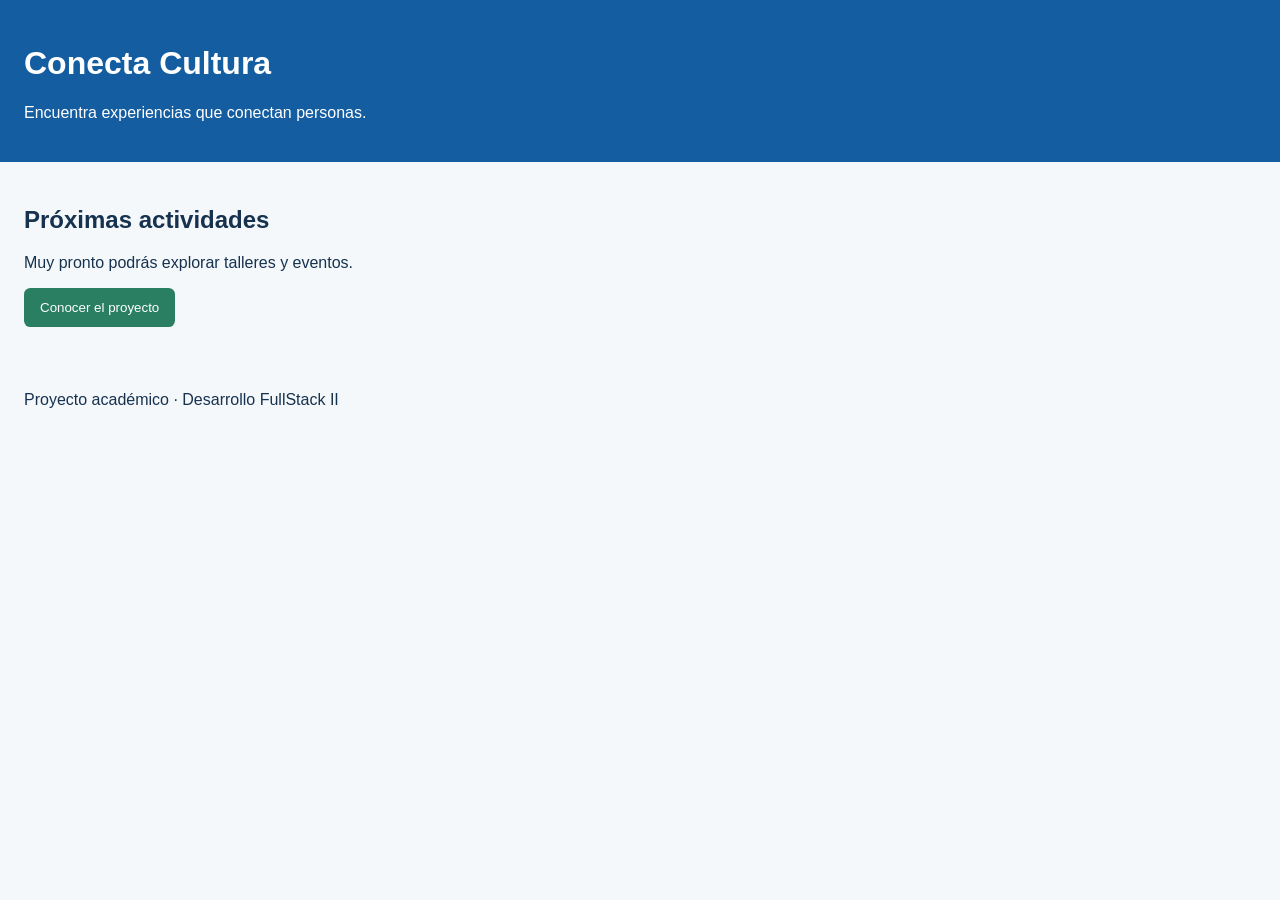
==== index.html @ 05f4d816 "initial commit" ====
<!DOCTYPE html>
<html lang="es">
    <head>
        <meta charset="UTF-8">
        <meta name="viewport" content="width=device-width, initial-scale=1.0">
        <meta name="description" content="Actividades y talleres de Conecta Cultura">
        <title>Conecta Cultura | Inicio</title>
        <link rel="stylesheet" href="assets/css/estilos.css">
    </head>

    <body>
        <header>
            <h1>Conecta Cultura</h1>
            <p>Encuentra experiencias que conectan personas.</p>
        </header>

        <main>
            <section>
                <h2>Próximas actividades</h2>
                <p>Muy pronto podrás explorar talleres y eventos.</p>
                <button id="boton-bienvenida" type="button">Conocer el proyecto</button>
            </section>
        </main>

        <footer>
            <p>Proyecto académico · Desarrollo FullStack II</p>
        </footer>

        <script src="assets/js/app.js"></script>
    </body>
</html>
---- assets/css/estilos.css ----
* {
    box-sizing: border-box;
}

body {
    margin: 0;
    font-family: Arial, sans-serif;
    color: #16324f;
    background-color: #f4f8fb;
}

header,
main,
footer {
    padding: 1.5rem;
}

header {
    color: #ffffff;
    background-color: #145da0;
}

button {
    padding: 0.75rem 1rem;
    color: #ffffff;
    background-color: #2a7f62;
    border: 0;
    border-radius: 0.4rem;
    cursor: pointer;
}
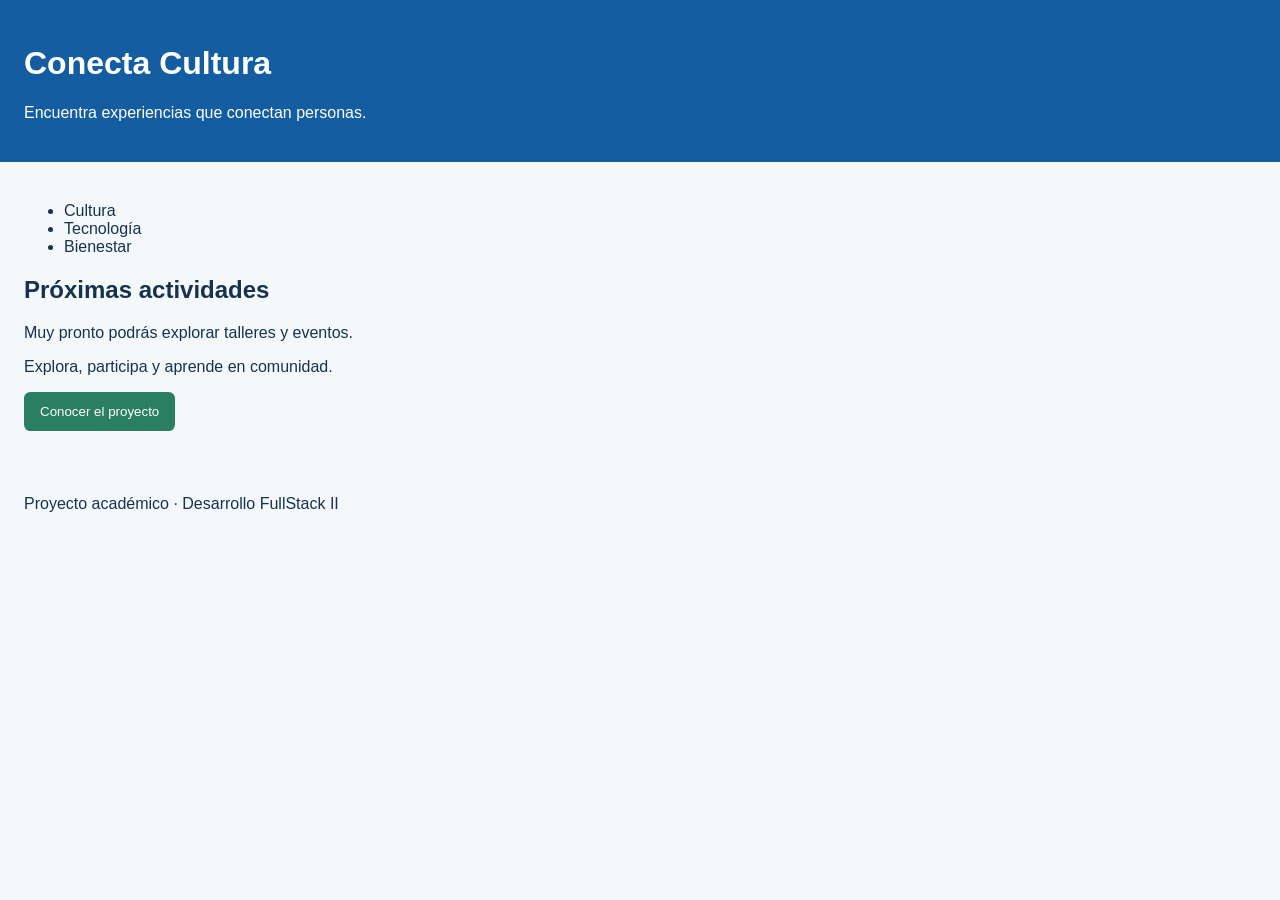
==== commit 5f097c48: "feat: personalizar contenido inicial | guia 1 terminada" ====
--- a/index.html
+++ b/index.html
@@ -8,6 +8,8 @@
         <link rel="stylesheet" href="assets/css/estilos.css">
     </head>
 
+    <!-- asi se hacen los comentarios -->
+
     <body>
         <header>
             <h1>Conecta Cultura</h1>
@@ -16,8 +18,14 @@
 
         <main>
             <section>
+                <ul>
+                    <li>Cultura</li>
+                    <li>Tecnología</li>
+                    <li>Bienestar</li>
+                </ul>
                 <h2>Próximas actividades</h2>
                 <p>Muy pronto podrás explorar talleres y eventos.</p>
+                <p class="mensaje-inicial">Explora, participa y aprende en comunidad.</p>
                 <button id="boton-bienvenida" type="button">Conocer el proyecto</button>
             </section>
         </main>
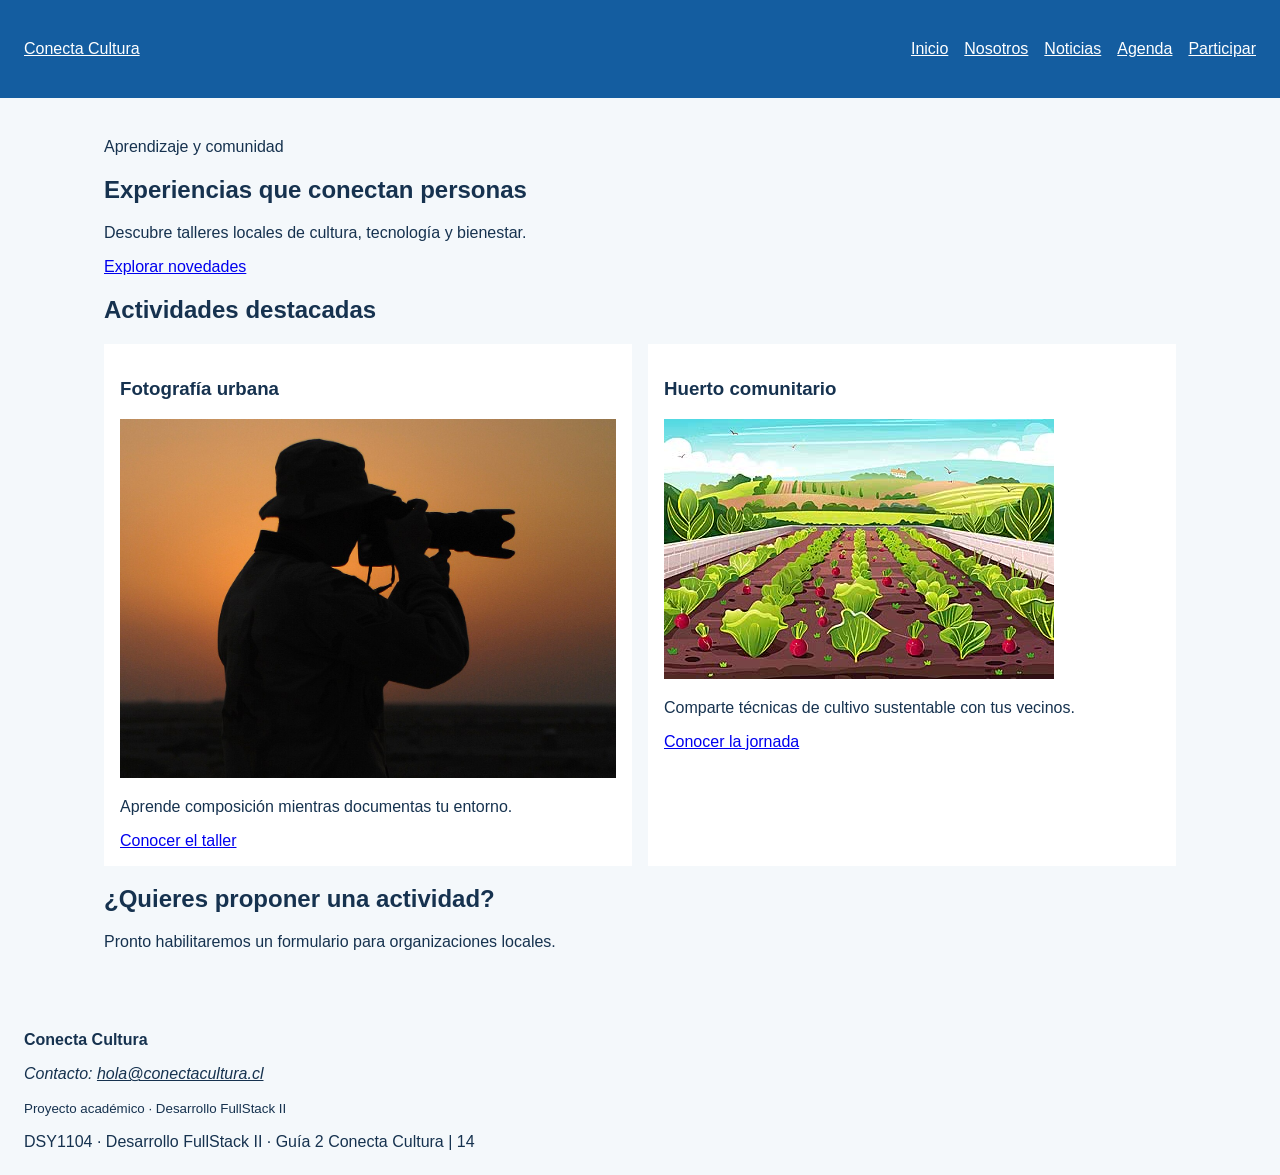
==== commit cc08ffea: "feat: guia 3 terminada hasta el punto 10" ====
--- a/index.html
+++ b/index.html
@@ -3,35 +3,100 @@
     <head>
         <meta charset="UTF-8">
         <meta name="viewport" content="width=device-width, initial-scale=1.0">
-        <meta name="description" content="Actividades y talleres de Conecta Cultura">
-        <title>Conecta Cultura | Inicio</title>
+        <meta name="description" content="Talleres y actividades de Conecta Cultura">
+        <title>Inicio | Conecta Cultura</title>
         <link rel="stylesheet" href="assets/css/estilos.css">
     </head>
 
-    <!-- asi se hacen los comentarios -->
+    <body>
+        <a class="salto-contenido" href="#contenido-principal">
+            Ir al contenido
+        </a>
 
-    <body>
-        <header>
-            <h1>Conecta Cultura</h1>
-            <p>Encuentra experiencias que conectan personas.</p>
+        <header class="cabecera-sitio">
+            <a class="marca" href="index.html">Conecta Cultura</a>
+
+            <nav aria-label="Navegación principal">
+                <ul class="menu">
+                    <li>
+                        <a href="index.html" aria-current="page">Inicio</a>
+                    </li>
+                    <li><a href="nosotros.html">Nosotros</a></li>
+                    <li><a href="noticias.html">Noticias</a></li>
+                    <li><a href="Agenda.html">Agenda</a></li>
+                    <li><a href="participar.html">Participar</a></li>
+                </ul>
+            </nav>
         </header>
 
-        <main>
-            <section>
-                <ul>
-                    <li>Cultura</li>
-                    <li>Tecnología</li>
-                    <li>Bienestar</li>
-                </ul>
-                <h2>Próximas actividades</h2>
-                <p>Muy pronto podrás explorar talleres y eventos.</p>
-                <p class="mensaje-inicial">Explora, participa y aprende en comunidad.</p>
-                <button id="boton-bienvenida" type="button">Conocer el proyecto</button>
+        <main id="contenido-principal">
+            <section class="presentacion">
+                <p class="etiqueta">Aprendizaje y comunidad</p>
+                <h1>Experiencias que conectan personas</h1>
+                <p>
+                    Descubre talleres locales de cultura, tecnología y bienestar.
+                </p>
+                <a class="boton" href="noticias.html">Explorar novedades</a>
             </section>
+
+            <section aria-labelledby="titulo-actividades">
+                <h2 id="titulo-actividades">Actividades destacadas</h2>
+
+                <div class="grilla-tarjetas">
+                    <article class="tarjeta">
+                        <h3>Fotografía urbana</h3>
+                        <img
+                            src="assets/img/fotografia.jpg"
+                            alt="Participantes fotografiando edificios del barrio"
+                        >
+                        <p>
+                            Aprende composición mientras documentas tu entorno.
+                        </p>
+                        <a href="noticia-detalle-1.html">
+                            Conocer el taller
+                        </a>
+                    </article>
+
+                    <article class="tarjeta">
+                        <h3>Huerto comunitario</h3>
+                        <img
+                            src="assets/img/huerto.jpg"
+                            alt="Manos plantando una hierba en un huerto comunitario"
+                        >
+                        <p>
+                            Comparte técnicas de cultivo sustentable con tus vecinos.
+                        </p>
+                        <a href="noticia-detalle-2.html">
+                            Conocer la jornada
+                        </a>
+                    </article>
+                </div>
+            </section>
+
+            <aside class="aviso" aria-labelledby="titulo-aviso">
+                <h2 id="titulo-aviso">¿Quieres proponer una actividad?</h2>
+                <p>
+                    Pronto habilitaremos un formulario para organizaciones locales.
+                </p>
+            </aside>
         </main>
 
-        <footer>
-            <p>Proyecto académico · Desarrollo FullStack II</p>
+        <footer class="pie-sitio">
+            <p><strong>Conecta Cultura</strong></p>
+
+            <address>
+                Contacto:
+                <a href="mailto:hola@conectacultura.cl">
+                    hola@conectacultura.cl
+                </a>
+            </address>
+
+            <p>
+                <small>Proyecto académico · Desarrollo FullStack II</small>
+            </p>
+
+            DSY1104 · Desarrollo FullStack II · Guía 2
+            Conecta Cultura | 14
         </footer>
 
         <script src="assets/js/app.js"></script>
--- a/assets/css/estilos.css
+++ b/assets/css/estilos.css
@@ -27,4 +27,111 @@
     border: 0;
     border-radius: 0.4rem;
     cursor: pointer;
+}
+
+.cabecera-sitio,
+.menu,
+.grilla-tarjetas {
+    display: flex;
+    gap: 1rem;
+}
+
+.cabecera-sitio {
+    align-items: center;
+    justify-content: space-between;
+}
+
+.menu {
+    padding: 0;
+    list-style: none;
+}
+
+.marca,
+.menu a,
+.pie-sitio a {
+    color: inherit;
+}
+
+main {
+    max-width: 70rem;
+    margin-inline: auto;
+}
+
+.grilla-tarjetas {
+    flex-wrap: wrap;
+}
+
+.tarjeta {
+    flex: 1 1 18rem;
+    padding: 1rem;
+    background: #ffffff;
+}
+
+img {
+    max-width: 100%;
+    height: auto;
+}
+
+.salto-contenido {
+    position: absolute;
+    left: -10000px;
+}
+
+.salto-contenido:focus {
+    position: static;
+}
+
+.tabla-contenedor {
+    max-width: 100%;
+    overflow-x: auto;
+}
+
+table {
+    width: 100%;
+    border-collapse: collapse;
+    background-color: #ffffff;
+}
+
+caption {
+    padding: 0.75rem;
+    font-weight: bold;
+    text-align: left;
+}
+
+th,
+td {
+    padding: 0.75rem;
+    border: 1px solid #b8c4cf;
+    text-align: left;
+}
+
+thead {
+    color: #ffffff;
+    background-color: #145da0;
+}
+
+.formulario {
+    display: grid;
+    gap: 1rem;
+    max-width: 42rem;
+}
+
+.formulario fieldset {
+    display: grid;
+    gap: 0.75rem;
+    padding: 1rem;
+    border: 1px solid #b8c4cf;
+}
+
+.formulario input,
+.formulario select,
+.formulario textarea {
+    width: 100%;
+    padding: 0.7rem;
+    font: inherit;
+}
+
+.formulario input[type="radio"],
+.formulario input[type="checkbox"] {
+    width: auto;
 }
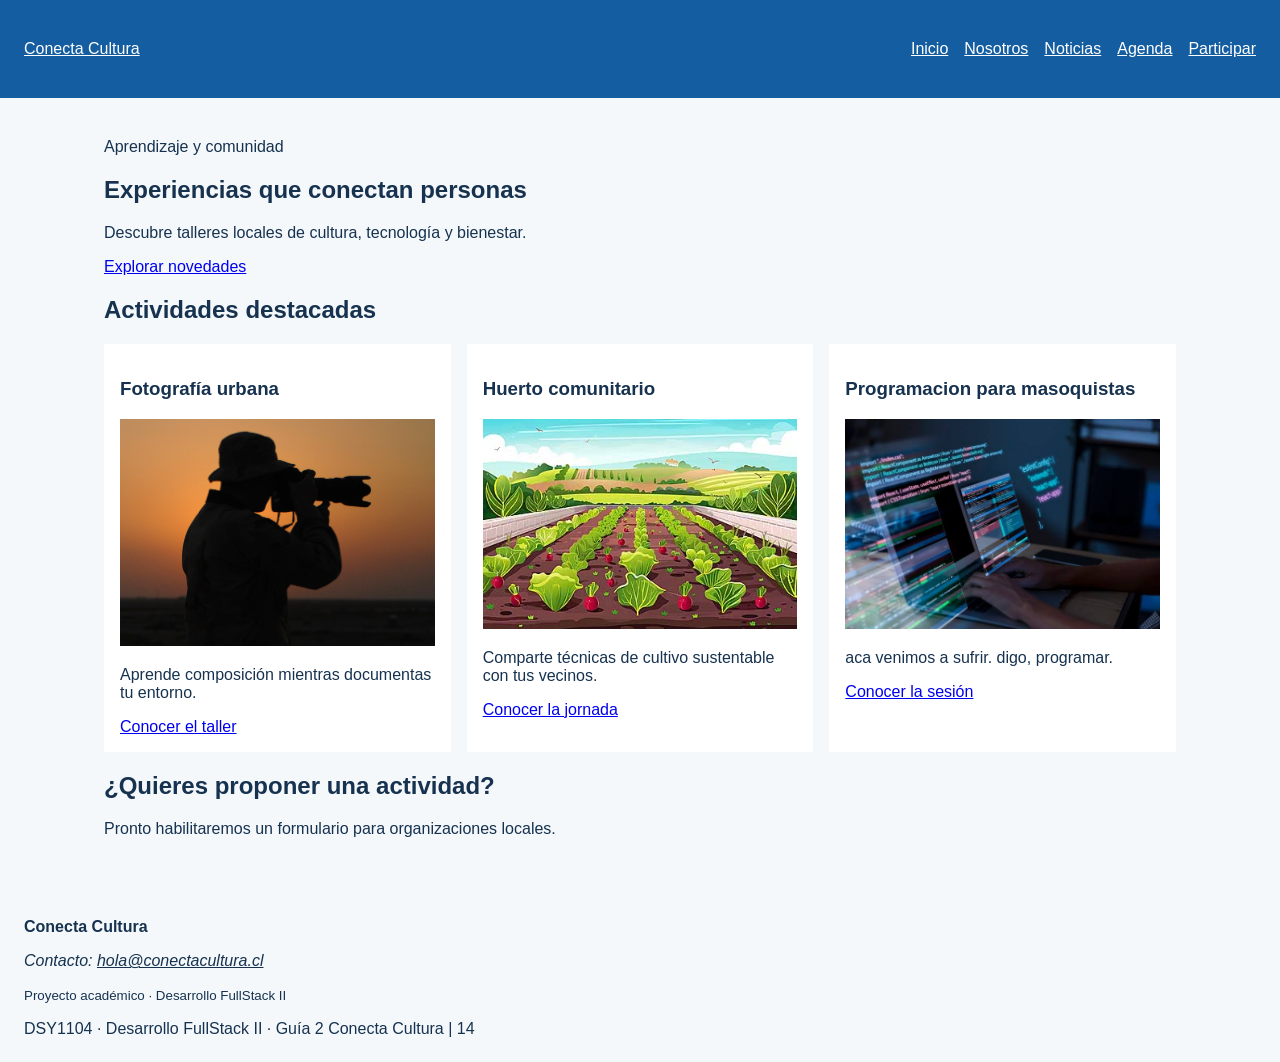
==== commit d8996013: "feat: trabajo autono guia 2 | no terminado" ====
--- a/index.html
+++ b/index.html
@@ -18,12 +18,10 @@
 
             <nav aria-label="Navegación principal">
                 <ul class="menu">
-                    <li>
-                        <a href="index.html" aria-current="page">Inicio</a>
-                    </li>
+                    <li><a href="index.html" aria-current="page">Inicio</a></li>
                     <li><a href="nosotros.html">Nosotros</a></li>
                     <li><a href="noticias.html">Noticias</a></li>
-                    <li><a href="Agenda.html">Agenda</a></li>
+                    <li><a href="agenda.html">Agenda</a></li>
                     <li><a href="participar.html">Participar</a></li>
                 </ul>
             </nav>
@@ -70,6 +68,21 @@
                             Conocer la jornada
                         </a>
                     </article>
+
+                    <article class="tarjeta">
+                        <h3>Programacion para masoquistas</h3>
+                        <img
+                            src="assets/img/programacion.jpg"
+                            alt="corre antes q sea tarde"
+                        >
+                        <p>
+                            aca venimos a sufrir. digo, programar.
+                        </p>
+                        <a href="noticia-detalle-3.html">
+                            Conocer la sesión
+                        </a>
+                    </article> 
+        
                 </div>
             </section>
 
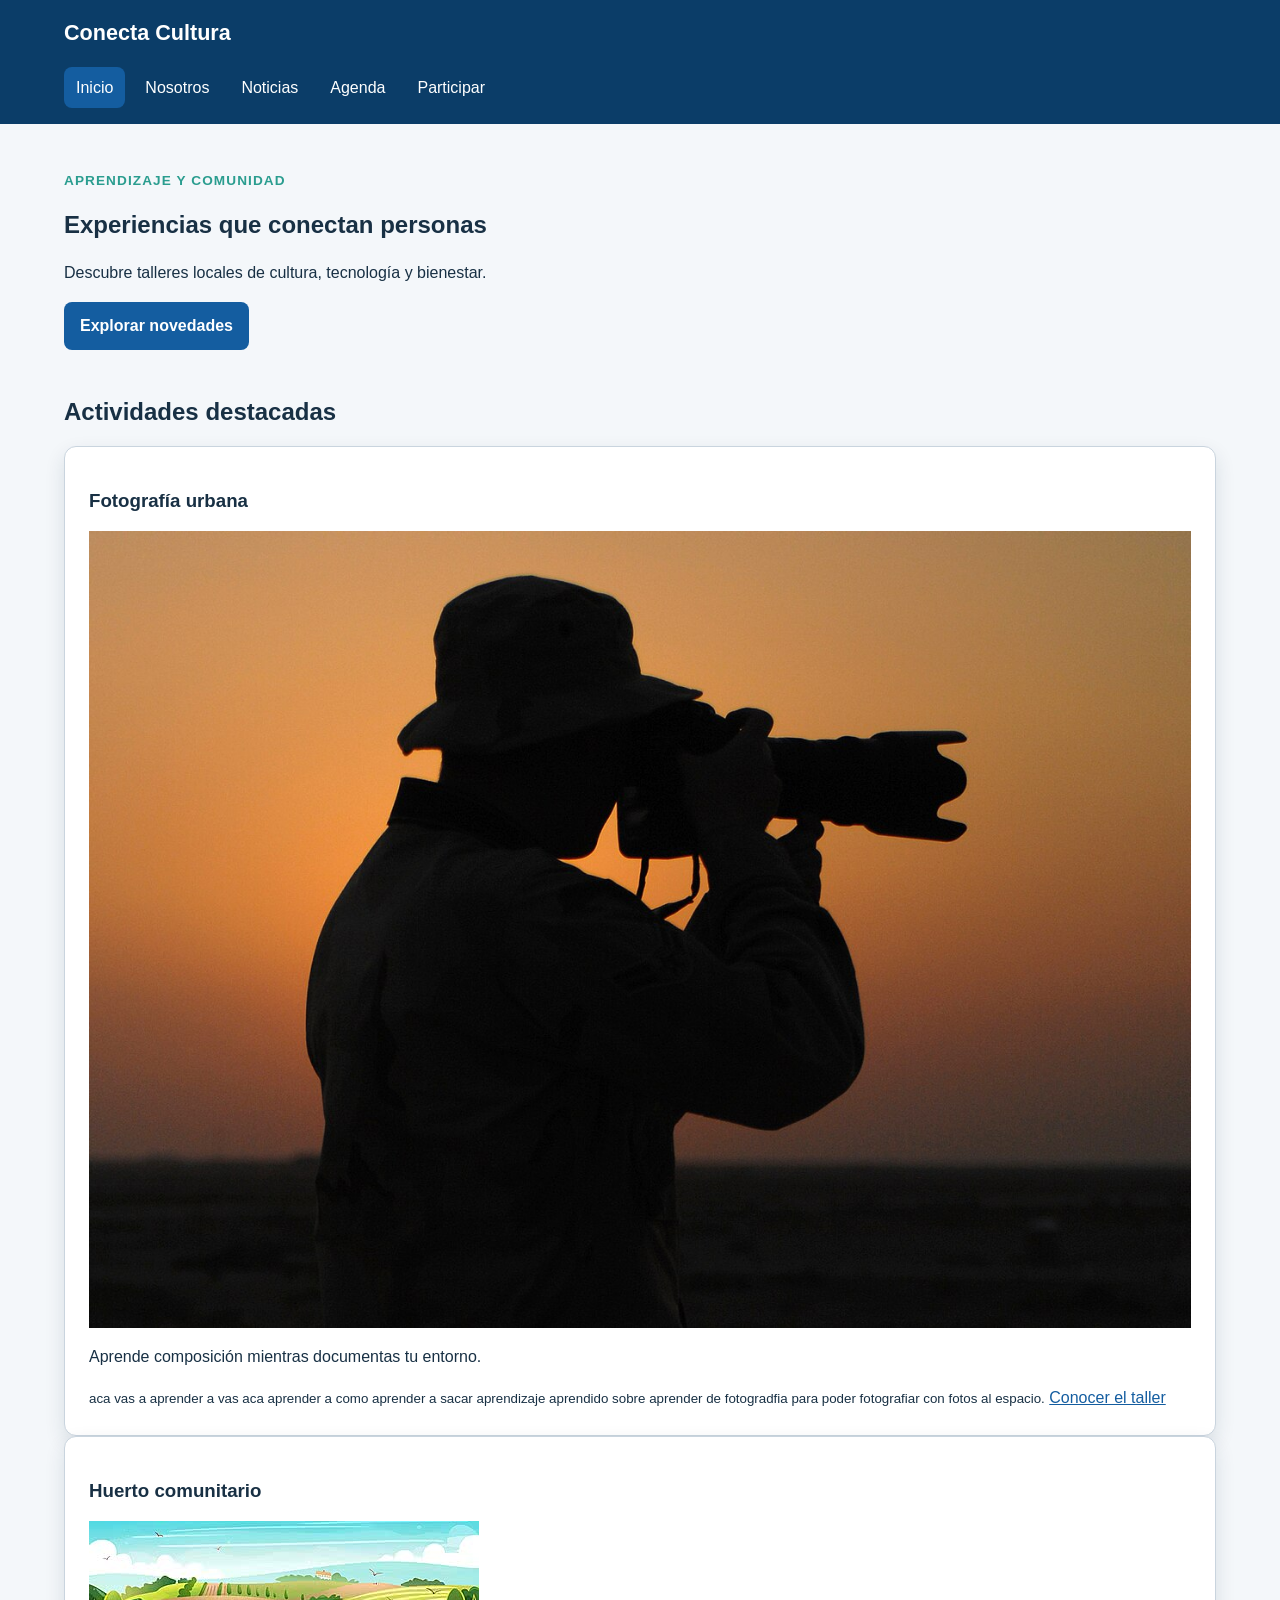
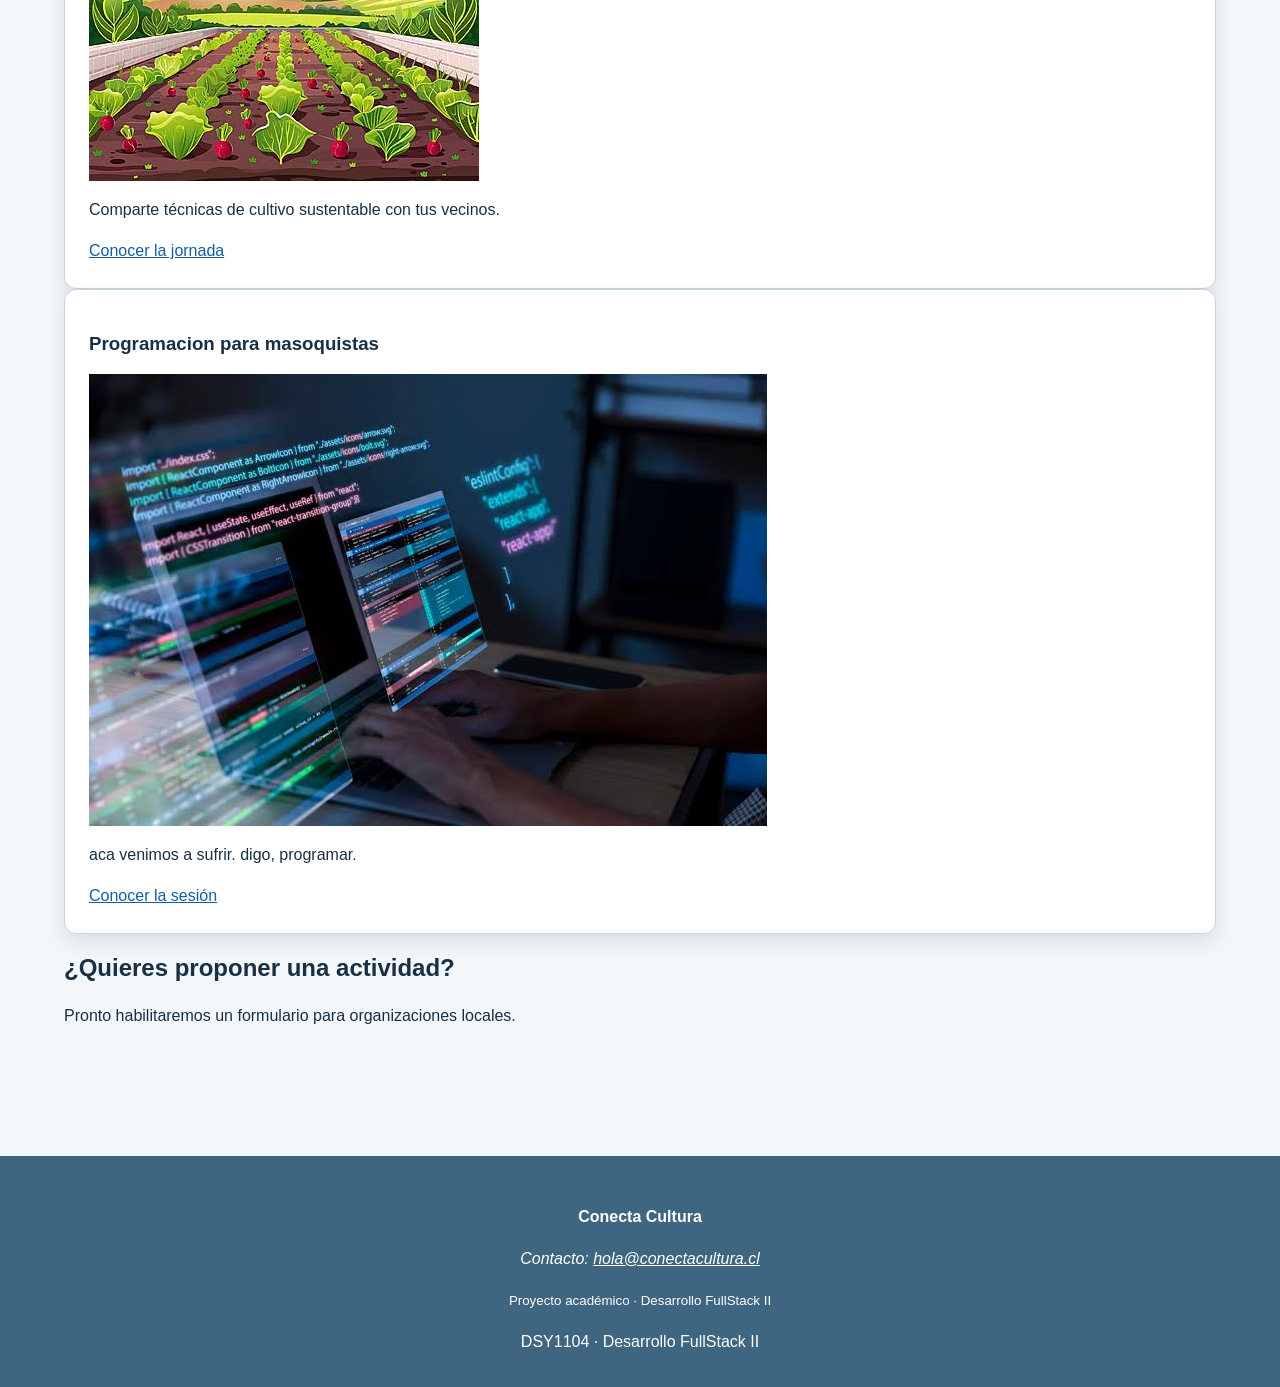
==== commit 3ce5b91b: "feat: ampliar contenido comunitario | guia 2 completa" ====
--- a/index.html
+++ b/index.html
@@ -45,11 +45,12 @@
                         <h3>Fotografía urbana</h3>
                         <img
                             src="assets/img/fotografia.jpg"
-                            alt="Participantes fotografiando edificios del barrio"
+                            alt="Persona fotografiando el paisaje con una cámara de video"
                         >
                         <p>
                             Aprende composición mientras documentas tu entorno.
                         </p>
+                        <small>aca vas a aprender a vas aca aprender a como aprender a sacar aprendizaje aprendido sobre aprender de fotogradfia para poder fotografiar con fotos al espacio.</small>
                         <a href="noticia-detalle-1.html">
                             Conocer el taller
                         </a>
@@ -59,7 +60,7 @@
                         <h3>Huerto comunitario</h3>
                         <img
                             src="assets/img/huerto.jpg"
-                            alt="Manos plantando una hierba en un huerto comunitario"
+                            alt="Huerto con hileras de hortalizas, lechugas y rábanos"
                         >
                         <p>
                             Comparte técnicas de cultivo sustentable con tus vecinos.
@@ -73,7 +74,7 @@
                         <h3>Programacion para masoquistas</h3>
                         <img
                             src="assets/img/programacion.jpg"
-                            alt="corre antes q sea tarde"
+                            alt="Persona programando frente a varias pantallas con código"
                         >
                         <p>
                             aca venimos a sufrir. digo, programar.
@@ -108,8 +109,7 @@
                 <small>Proyecto académico · Desarrollo FullStack II</small>
             </p>
 
-            DSY1104 · Desarrollo FullStack II · Guía 2
-            Conecta Cultura | 14
+            DSY1104 · Desarrollo FullStack II
         </footer>
 
         <script src="assets/js/app.js"></script>
--- a/assets/css/estilos.css
+++ b/assets/css/estilos.css
@@ -1,137 +1,217 @@
-* {
-    box-sizing: border-box;
-}
-
+/* 1. Variables */
+:root {
+--color-primario: #145da0;
+--color-primario-oscuro: #0b3d68;
+--color-secundario: #2a9d8f;
+--color-acento: #f4a261;
+--color-texto: #183044;
+--color-texto-suave: #526575;
+--color-fondo: #f4f7fa;
+--color-superficie: #ffffff;
+--color-borde: #c9d4de;
+--fuente-base: Arial, Helvetica, sans-serif;
+--radio: 0.75rem;
+--sombra: 0 0.5rem 1.25rem rgb(20 48 68 / 12%);
+--ancho-contenido: 72rem;
+}
+*,
+*::before,
+*::after {
+box-sizing: border-box;
+}
+
+/* 2. Base y tipografía */
+html {
+scroll-behavior: smooth;
+}
 body {
-    margin: 0;
-    font-family: Arial, sans-serif;
-    color: #16324f;
-    background-color: #f4f8fb;
-}
-
-header,
-main,
-footer {
-    padding: 1.5rem;
-}
-
-header {
-    color: #ffffff;
-    background-color: #145da0;
-}
-
+margin: 0;
+color: var(--color-texto);
+background: var(--color-fondo);
+font-family: var(--fuente-base);
+font-size: 1rem;
+line-height: 1.6;
+}
+img,
+video {
+display: block;
+max-width: 100%;
+height: auto;
+}
+a {
+color: var(--color-primario);
+}
+h1,
+h2,
+h3 {
+line-height: 1.2;
+text-wrap: balance;
+}
+main {
+width: min(100% - 2rem, var(--ancho-contenido));
+margin-inline: auto;
+}
+main {
+padding-block: 2rem 4rem;
+}
+section + section {
+margin-top: 3rem;
+}
+
+/* 3. Estructura y layout 4. Navegación */
+.cabecera-sitio {
+padding: 1rem max(1rem, calc((100% - var(--ancho-contenido)) / 2));
+color: #ffffff;
+background: var(--color-primario-oscuro);
+}
+.marca {
+color: #ffffff;
+font-size: 1.35rem;
+font-weight: 700;
+text-decoration: none;
+}
+.menu {
+display: flex;
+flex-wrap: wrap;
+gap: 0.5rem;
+margin: 1rem 0 0;
+padding: 0;
+list-style: none;
+}
+.menu a {
+display: inline-block;
+padding: 0.5rem 0.75rem;
+color: #ffffff;
+border-radius: 0.5rem;
+text-decoration: none;
+}
+.menu a:hover,
+.menu a[aria-current="page"] {
+background: var(--color-primario);
+}
+
+.pie-sitio {
+margin-top: 3rem;
+padding: 2rem 1rem;
+color: #ffffff;
+background: #3f6680;
+text-align: center;
+}
+
+.pie-sitio a {
+color: #ffffff;
+}
+
+/* 5. Componentes */
+.etiqueta {
+margin-bottom: 0.25rem;
+color: var(--color-secundario);
+font-size: 0.85rem;
+font-weight: 700;
+letter-spacing: 0.08em;
+text-transform: uppercase;
+}
+.tarjeta,
+.mensaje-confirmacion,
+.formulario fieldset {
+padding: 1.5rem;
+background: var(--color-superficie);
+border: 1px solid var(--color-borde);
+border-radius: var(--radio);
+box-shadow: var(--sombra);
+}
+.boton,
 button {
-    padding: 0.75rem 1rem;
-    color: #ffffff;
-    background-color: #2a7f62;
-    border: 0;
-    border-radius: 0.4rem;
-    cursor: pointer;
-}
-
-.cabecera-sitio,
-.menu,
-.grilla-tarjetas {
-    display: flex;
-    gap: 1rem;
-}
-
-.cabecera-sitio {
-    align-items: center;
-    justify-content: space-between;
-}
-
-.menu {
-    padding: 0;
-    list-style: none;
-}
-
-.marca,
-.menu a,
-.pie-sitio a {
-    color: inherit;
-}
-
-main {
-    max-width: 70rem;
-    margin-inline: auto;
-}
-
-.grilla-tarjetas {
-    flex-wrap: wrap;
-}
-
-.tarjeta {
-    flex: 1 1 18rem;
-    padding: 1rem;
-    background: #ffffff;
-}
-
-img {
-    max-width: 100%;
-    height: auto;
-}
-
-.salto-contenido {
-    position: absolute;
-    left: -10000px;
-}
-
-.salto-contenido:focus {
-    position: static;
-}
-
+display: inline-block;
+width: fit-content;
+padding: 0.7rem 1rem;
+color: #ffffff;
+background: var(--color-primario);
+border: 0;
+border-radius: 0.5rem;
+font: inherit;
+font-weight: 700;
+text-decoration: none;
+cursor: pointer;
+}
+.boton:hover,
+button:hover {
+background: var(--color-primario-oscuro);
+}
+/* 6. Tablas y formularios */
+/* 7. Multimedia y utilidades */
+
+/*8. nidea*/
 .tabla-contenedor {
-    max-width: 100%;
-    overflow-x: auto;
-}
-
+max-width: 100%;
+overflow-x: auto;
+
+}
 table {
-    width: 100%;
-    border-collapse: collapse;
-    background-color: #ffffff;
-}
-
-caption {
-    padding: 0.75rem;
-    font-weight: bold;
-    text-align: left;
-}
-
+width: 100%;
+border-collapse: collapse;
+background: var(--color-superficie);
+}
+caption,
 th,
 td {
-    padding: 0.75rem;
-    border: 1px solid #b8c4cf;
-    text-align: left;
-}
-
+padding: 0.75rem;
+text-align: left;
+}
+th,
+td {
+border: 1px solid var(--color-borde);
+}
 thead {
-    color: #ffffff;
-    background-color: #145da0;
-}
-
+color: #ffffff;
+background: var(--color-primario);
+}
 .formulario {
-    display: grid;
-    gap: 1rem;
-    max-width: 42rem;
-}
-
+display: grid;
+gap: 1rem;
+max-width: 42rem;
+}
 .formulario fieldset {
-    display: grid;
-    gap: 0.75rem;
-    padding: 1rem;
-    border: 1px solid #b8c4cf;
-}
-
+display: grid;
+gap: 0.75rem;
+}
 .formulario input,
 .formulario select,
 .formulario textarea {
-    width: 100%;
-    padding: 0.7rem;
-    font: inherit;
-}
-
+width: 100%;
+padding: 0.7rem;
+color: inherit;
+background: #ffffff;
+border: 1px solid var(--color-borde);
+border-radius: 0.4rem;
+font: inherit;
+}
 .formulario input[type="radio"],
 .formulario input[type="checkbox"] {
-    width: auto;
+width: auto;
+}
+
+:focus-visible {
+outline: 3px solid var(--color-acento);
+outline-offset: 3px;
+}
+input:required,
+select:required,
+textarea:required {
+border-left: 0.3rem solid var(--color-primario);
+}
+input:focus,
+select:focus,
+textarea:focus {
+border-color: var(--color-primario);
+}
+.salto-contenido {
+position: absolute;
+padding: 0.6rem 1rem;
+color: #ffffff;
+background: var(--color-primario-oscuro);
+transform: translateY(-150%);
+}
+.salto-contenido:focus {
+transform: translateY(0);
 }
